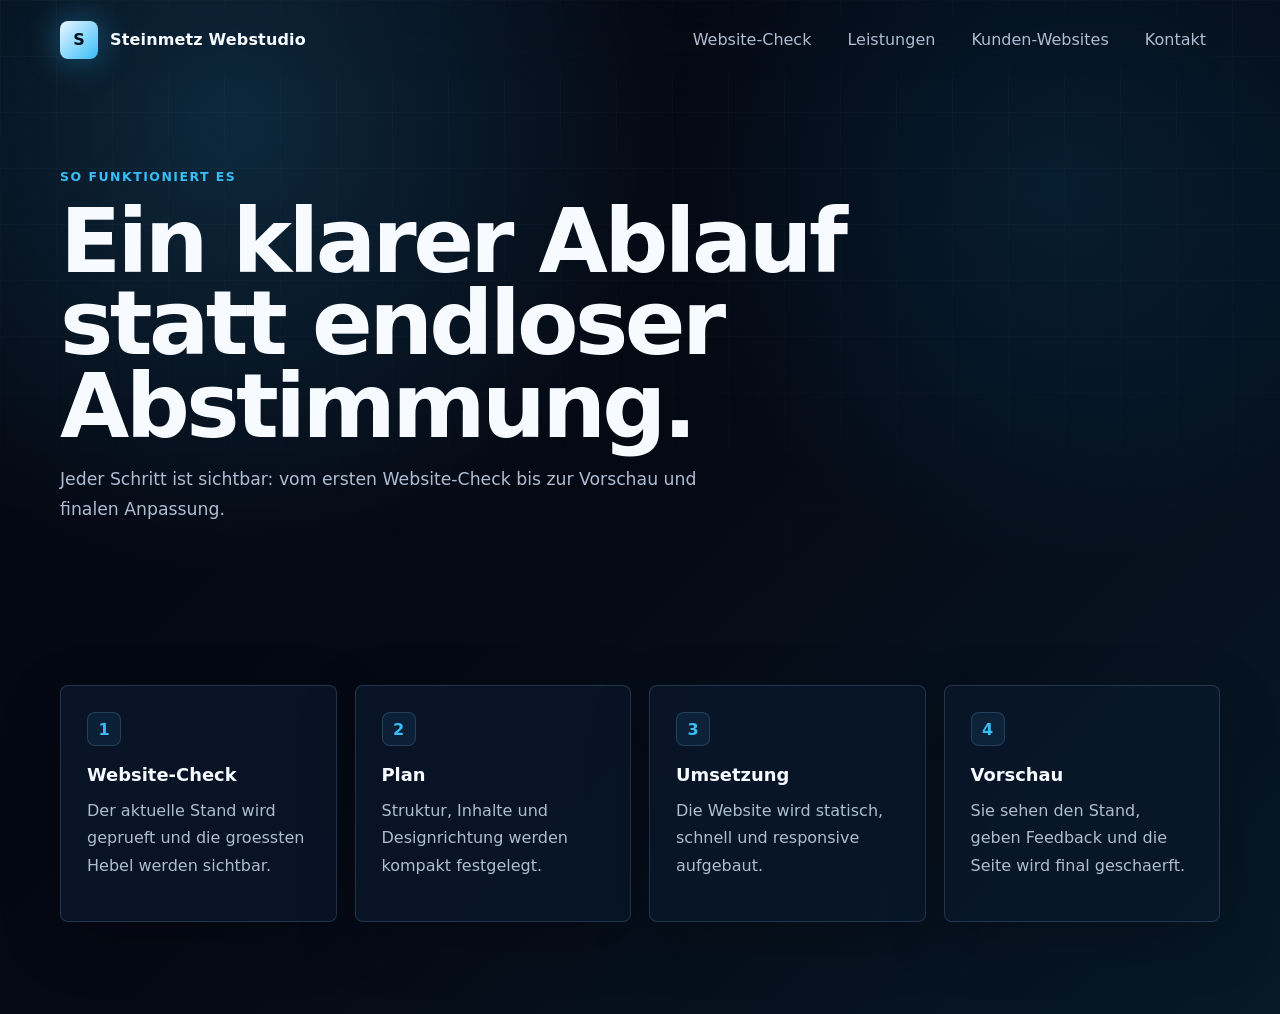
==== ablauf/index.html @ 8db13adf "Split homepage content into topic pages" ====
<!DOCTYPE html>
<html lang="de">
<head>
  <meta charset="UTF-8">
  <meta name="viewport" content="width=device-width, initial-scale=1.0">
  <meta name="description" content="Ablauf bei Steinmetz Webstudio: Website-Check, Plan, Umsetzung, Vorschau und Feinschliff.">
  <title>Ablauf | Steinmetz Webstudio</title>
  <link rel="stylesheet" href="../style.css">
</head>
<body>
  <header class="site-header">
    <a class="brand" href="../index.html" aria-label="Zur Startseite">
      <span class="brand-mark">S</span>
      <span>Steinmetz Webstudio</span>
    </a>
    <nav class="nav" aria-label="Hauptnavigation">
      <a href="../website-check/">Website-Check</a>
      <a href="../leistungen/">Leistungen</a>
      <a href="../kunden-websites/">Kunden-Websites</a>
      <a href="../index.html#kontakt">Kontakt</a>
    </nav>
  </header>

  <main>
    <section class="hero page-hero">
      <div class="hero-content">
        <p class="eyebrow">So funktioniert es</p>
        <h1>Ein klarer Ablauf statt endloser Abstimmung.</h1>
        <p class="hero-text">
          Jeder Schritt ist sichtbar: vom ersten Website-Check bis zur Vorschau und finalen Anpassung.
        </p>
      </div>
    </section>

    <section class="section">
      <div class="steps">
        <article>
          <span>1</span>
          <h3>Website-Check</h3>
          <p>Der aktuelle Stand wird geprueft und die groessten Hebel werden sichtbar.</p>
        </article>
        <article>
          <span>2</span>
          <h3>Plan</h3>
          <p>Struktur, Inhalte und Designrichtung werden kompakt festgelegt.</p>
        </article>
        <article>
          <span>3</span>
          <h3>Umsetzung</h3>
          <p>Die Website wird statisch, schnell und responsive aufgebaut.</p>
        </article>
        <article>
          <span>4</span>
          <h3>Vorschau</h3>
          <p>Sie sehen den Stand, geben Feedback und die Seite wird final geschaerft.</p>
        </article>
      </div>
    </section>
  </main>
</body>
</html>
---- style.css ----
:root {
  --bg: #050914;
  --bg-soft: #09111f;
  --panel: rgba(10, 24, 45, 0.72);
  --panel-strong: rgba(14, 35, 68, 0.86);
  --text: #f7fbff;
  --muted: #aebdd2;
  --line: rgba(143, 204, 255, 0.18);
  --blue: #38bdf8;
  --blue-strong: #0ea5e9;
  --white-blue: #eaf7ff;
  --shadow: 0 24px 80px rgba(14, 165, 233, 0.22);
}

* {
  box-sizing: border-box;
}

html {
  scroll-behavior: smooth;
}

body {
  margin: 0;
  min-height: 100vh;
  color: var(--text);
  font-family: Inter, ui-sans-serif, system-ui, -apple-system, BlinkMacSystemFont, "Segoe UI", Arial, sans-serif;
  background:
    radial-gradient(circle at 18% 12%, rgba(56, 189, 248, 0.18), transparent 28rem),
    radial-gradient(circle at 82% 18%, rgba(14, 165, 233, 0.12), transparent 24rem),
    linear-gradient(135deg, #030712 0%, var(--bg) 48%, #071827 100%);
}

body::before {
  content: "";
  position: fixed;
  inset: 0;
  pointer-events: none;
  background-image:
    linear-gradient(rgba(255, 255, 255, 0.03) 1px, transparent 1px),
    linear-gradient(90deg, rgba(255, 255, 255, 0.03) 1px, transparent 1px);
  background-size: 56px 56px;
  mask-image: linear-gradient(to bottom, rgba(0, 0, 0, 0.85), transparent 78%);
}

a {
  color: inherit;
  text-decoration: none;
}

.site-header {
  position: sticky;
  top: 0;
  z-index: 10;
  display: flex;
  align-items: center;
  justify-content: space-between;
  width: min(1160px, calc(100% - 40px));
  margin: 0 auto;
  padding: 20px 0;
  backdrop-filter: blur(18px);
}

.brand,
.nav {
  display: flex;
  align-items: center;
}

.brand {
  gap: 12px;
  font-weight: 800;
  letter-spacing: 0.01em;
}

.brand-mark {
  display: grid;
  width: 38px;
  height: 38px;
  place-items: center;
  color: #02111f;
  border-radius: 8px;
  background: linear-gradient(135deg, var(--white-blue), var(--blue));
  box-shadow: 0 0 34px rgba(56, 189, 248, 0.42);
}

.nav {
  gap: 8px;
}

.nav a {
  color: var(--muted);
  padding: 10px 14px;
  border-radius: 8px;
  transition: 180ms ease;
}

.nav a:hover {
  color: var(--text);
  background: rgba(255, 255, 255, 0.06);
}

.hero,
.section,
.split-section,
.contact {
  width: min(1160px, calc(100% - 40px));
  margin: 0 auto;
}

.hero {
  display: grid;
  grid-template-columns: minmax(0, 1.08fr) minmax(320px, 0.72fr);
  gap: 56px;
  align-items: center;
  min-height: calc(100vh - 82px);
  padding: 70px 0 96px;
}

.compact-hero {
  min-height: 72vh;
}

.page-hero {
  grid-template-columns: 1fr;
  min-height: auto;
  padding: 90px 0 52px;
}

.page-hero .hero-content {
  max-width: 880px;
}

.eyebrow {
  margin: 0 0 16px;
  color: var(--blue);
  font-size: 0.78rem;
  font-weight: 800;
  letter-spacing: 0.12em;
  text-transform: uppercase;
}

h1,
h2,
h3,
p {
  margin-top: 0;
}

h1 {
  max-width: 820px;
  margin-bottom: 18px;
  font-size: clamp(3.4rem, 7vw, 6.8rem);
  line-height: 0.92;
  letter-spacing: -0.04em;
}

h2 {
  margin-bottom: 18px;
  font-size: clamp(2rem, 4vw, 3.5rem);
  line-height: 1.04;
  letter-spacing: -0.035em;
}

h3 {
  margin-bottom: 12px;
  font-size: 1.12rem;
}

.hero-subtitle {
  max-width: 720px;
  margin-bottom: 18px;
  color: var(--white-blue);
  font-size: clamp(1.3rem, 2vw, 1.8rem);
  font-weight: 700;
}

.hero-text,
.section-heading p,
.glass-box p,
.contact p,
article p {
  color: var(--muted);
  line-height: 1.7;
}

.hero-text {
  max-width: 680px;
  font-size: 1.08rem;
}

.hero-actions {
  display: flex;
  flex-wrap: wrap;
  gap: 14px;
  margin-top: 34px;
}

.trust-row {
  display: flex;
  flex-wrap: wrap;
  gap: 10px;
  margin-top: 24px;
}

.trust-row span {
  padding: 10px 12px;
  color: var(--white-blue);
  font-size: 0.9rem;
  border: 1px solid var(--line);
  border-radius: 8px;
  background: rgba(255, 255, 255, 0.045);
}

.button {
  display: inline-flex;
  align-items: center;
  justify-content: center;
  min-height: 48px;
  padding: 0 22px;
  color: #03111e;
  font-weight: 800;
  border: 1px solid rgba(255, 255, 255, 0.18);
  border-radius: 8px;
  background: linear-gradient(135deg, #f8fdff, var(--blue));
  box-shadow: 0 16px 42px rgba(56, 189, 248, 0.28);
  transition: transform 180ms ease, box-shadow 180ms ease;
}

.button:hover {
  transform: translateY(-2px);
  box-shadow: 0 22px 54px rgba(56, 189, 248, 0.34);
}

.button.secondary {
  color: var(--text);
  background: rgba(255, 255, 255, 0.05);
  box-shadow: none;
}

.hero-panel {
  position: relative;
  overflow: hidden;
  padding: 18px;
  border: 1px solid var(--line);
  border-radius: 8px;
  background: linear-gradient(180deg, var(--panel-strong), rgba(4, 10, 23, 0.78));
  box-shadow: var(--shadow);
}

.hero-panel::before {
  content: "";
  position: absolute;
  inset: -1px;
  pointer-events: none;
  background: linear-gradient(135deg, rgba(56, 189, 248, 0.28), transparent 42%);
}

.panel-top,
.score-card,
.signal-list {
  position: relative;
}

.panel-top {
  display: flex;
  gap: 7px;
  margin-bottom: 18px;
}

.panel-top span {
  width: 10px;
  height: 10px;
  border-radius: 999px;
  background: rgba(255, 255, 255, 0.35);
}

.score-card {
  padding: 28px;
  border: 1px solid var(--line);
  border-radius: 8px;
  background: rgba(255, 255, 255, 0.045);
}

.score-card p,
.score-card span {
  color: var(--muted);
}

.score-card strong {
  display: block;
  margin: 8px 0;
  color: var(--text);
  font-size: 5rem;
  letter-spacing: -0.07em;
}

.signal-list {
  display: grid;
  gap: 10px;
  margin-top: 14px;
}

.signal-list span {
  padding: 14px 16px;
  color: var(--white-blue);
  border: 1px solid var(--line);
  border-radius: 8px;
  background: rgba(56, 189, 248, 0.07);
}

.section,
.split-section {
  padding: 92px 0;
}

.section-heading {
  max-width: 760px;
  margin-bottom: 34px;
}

.feature-grid,
.services,
.steps,
.comparison-grid,
.topic-grid {
  display: grid;
  gap: 18px;
}

.feature-grid {
  grid-template-columns: repeat(3, 1fr);
}

.services {
  grid-template-columns: repeat(4, 1fr);
}

.steps {
  grid-template-columns: repeat(4, 1fr);
  counter-reset: step;
}

.comparison-grid {
  grid-template-columns: repeat(2, 1fr);
}

.topic-grid {
  grid-template-columns: repeat(4, 1fr);
}

article,
.glass-box,
.contact {
  border: 1px solid var(--line);
  border-radius: 8px;
  background: var(--panel);
  box-shadow: 0 18px 60px rgba(0, 0, 0, 0.22);
}

article {
  padding: 26px;
}

.topic-card {
  display: flex;
  min-height: 310px;
  flex-direction: column;
  align-items: flex-start;
}

.topic-card .button {
  width: 100%;
  margin-top: auto;
}

article span {
  display: inline-flex;
  align-items: center;
  justify-content: center;
  min-width: 34px;
  height: 34px;
  margin-bottom: 18px;
  color: var(--blue);
  font-weight: 800;
  border: 1px solid var(--line);
  border-radius: 8px;
  background: rgba(56, 189, 248, 0.08);
}

.split-section {
  display: grid;
  grid-template-columns: 0.9fr 1.1fr;
  gap: 38px;
  align-items: center;
}

.glass-box {
  padding: 34px;
}

.glass-box p {
  margin-bottom: 0;
  font-size: 1.05rem;
}

.check-list {
  display: grid;
  gap: 12px;
  margin: 24px 0 0;
  padding: 0;
  list-style: none;
}

.check-list li {
  position: relative;
  padding-left: 30px;
  color: var(--white-blue);
  line-height: 1.6;
}

.check-list li::before {
  content: "";
  position: absolute;
  top: 0.62em;
  left: 0;
  width: 14px;
  height: 14px;
  border-radius: 4px;
  background: linear-gradient(135deg, var(--white-blue), var(--blue));
  box-shadow: 0 0 22px rgba(56, 189, 248, 0.34);
}

.audience-grid {
  display: grid;
  grid-template-columns: 1.1fr 0.95fr 0.95fr;
  gap: 18px;
}

.showcase-section {
  align-items: stretch;
}

.before-after-card {
  display: grid;
  gap: 18px;
  padding: 26px;
  border: 1px solid var(--line);
  border-radius: 8px;
  background:
    linear-gradient(135deg, rgba(56, 189, 248, 0.11), transparent 48%),
    var(--panel);
  box-shadow: var(--shadow);
}

.comparison-labels,
.comparison-preview {
  display: grid;
  grid-template-columns: 1fr 1fr;
  gap: 14px;
}

.comparison-labels span {
  color: var(--muted);
  font-size: 0.82rem;
  font-weight: 800;
  letter-spacing: 0.08em;
  text-transform: uppercase;
}

.comparison-preview > div {
  min-height: 220px;
  padding: 18px;
  border: 1px solid var(--line);
  border-radius: 8px;
}

.old-preview {
  display: grid;
  align-content: start;
  gap: 12px;
  background: rgba(255, 255, 255, 0.035);
}

.old-preview span,
.new-preview span {
  display: block;
  height: 16px;
  border-radius: 999px;
}

.old-preview span {
  background: rgba(174, 189, 210, 0.28);
}

.old-preview span:nth-child(1) {
  width: 70%;
}

.old-preview span:nth-child(2) {
  width: 92%;
}

.old-preview span:nth-child(3) {
  width: 58%;
}

.new-preview {
  display: grid;
  align-content: end;
  gap: 14px;
  background:
    radial-gradient(circle at 50% 12%, rgba(56, 189, 248, 0.34), transparent 7rem),
    rgba(56, 189, 248, 0.08);
}

.new-preview strong {
  font-size: 2rem;
  letter-spacing: -0.05em;
}

.new-preview span {
  background: linear-gradient(90deg, var(--white-blue), var(--blue));
}

.new-preview span:nth-child(2) {
  width: 88%;
}

.new-preview span:nth-child(3) {
  width: 64%;
}

.before-after-card p {
  margin-bottom: 0;
  color: var(--muted);
  line-height: 1.7;
}

.customer-hero h1 {
  font-size: clamp(3rem, 6vw, 5.8rem);
}

.contact {
  margin-bottom: 80px;
  padding: 56px;
  text-align: center;
  background:
    radial-gradient(circle at 50% 0%, rgba(56, 189, 248, 0.22), transparent 24rem),
    var(--panel-strong);
}

.contact p {
  max-width: 680px;
  margin: 0 auto 28px;
}

@media (max-width: 900px) {
  .site-header {
    align-items: flex-start;
    gap: 18px;
    flex-direction: column;
  }

  .nav {
    width: 100%;
    overflow-x: auto;
  }

  .hero {
    grid-template-columns: 1fr;
    min-height: auto;
    padding-top: 54px;
  }

  .feature-grid,
  .audience-grid,
  .services,
  .steps,
  .comparison-grid,
  .topic-grid,
  .split-section {
    grid-template-columns: 1fr;
  }

  .section,
  .split-section {
    padding: 64px 0;
  }
}

@media (max-width: 560px) {
  .site-header,
  .hero,
  .section,
  .split-section,
  .contact {
    width: min(100% - 28px, 1160px);
  }

  h1 {
    font-size: 3rem;
  }

  .hero-actions,
  .button {
    width: 100%;
  }

  .hero-panel,
  article,
  .glass-box,
  .contact {
    padding: 20px;
  }

  .score-card strong {
    font-size: 4rem;
  }

  .comparison-labels,
  .comparison-preview {
    grid-template-columns: 1fr;
  }
}
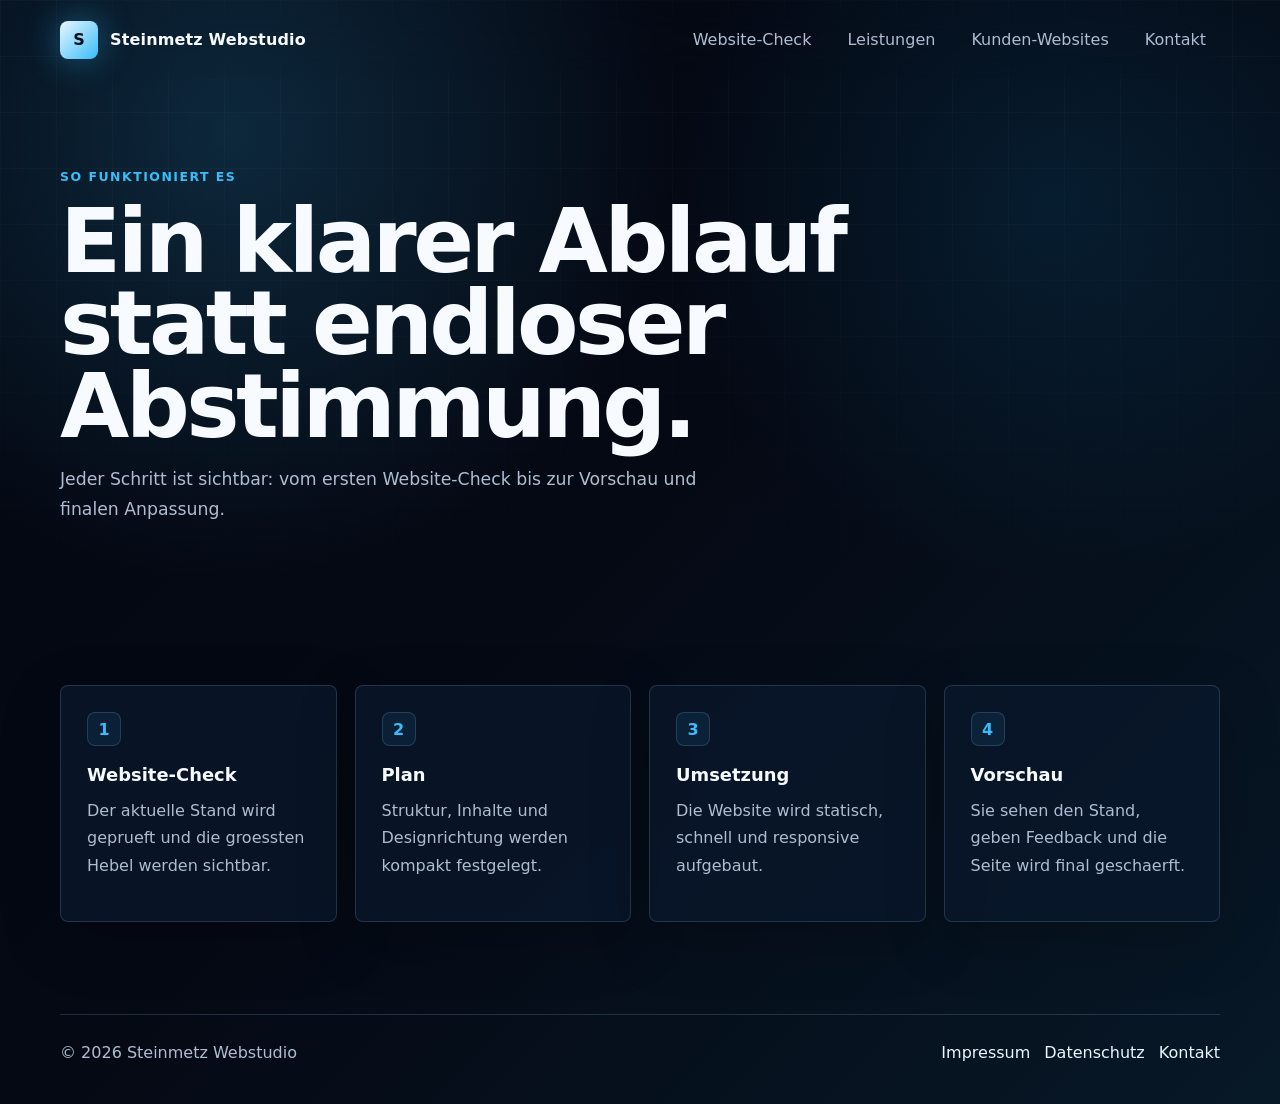
==== commit 46b124bb: "Add legal pages and footer links" ====
--- a/ablauf/index.html
+++ b/ablauf/index.html
@@ -57,5 +57,13 @@
       </div>
     </section>
   </main>
+  <footer class="site-footer">
+    <span>© 2026 Steinmetz Webstudio</span>
+    <nav aria-label="Rechtliches">
+      <a href="../impressum/">Impressum</a>
+      <a href="../datenschutz/">Datenschutz</a>
+      <a href="mailto:info@steinmetz-webstudio.de">Kontakt</a>
+    </nav>
+  </footer>
 </body>
 </html>
--- a/style.css
+++ b/style.css
@@ -555,6 +555,66 @@
   margin: 0 auto 28px;
 }
 
+.legal-hero {
+  padding-bottom: 22px;
+}
+
+.legal-section {
+  padding-top: 34px;
+}
+
+.legal-card {
+  max-width: 880px;
+  padding: 34px;
+  border: 1px solid var(--line);
+  border-radius: 8px;
+  background: var(--panel);
+  box-shadow: 0 18px 60px rgba(0, 0, 0, 0.22);
+}
+
+.legal-card h2 {
+  margin: 28px 0 12px;
+  font-size: 1.35rem;
+  letter-spacing: -0.02em;
+}
+
+.legal-card h2:first-child {
+  margin-top: 0;
+}
+
+.legal-card p {
+  color: var(--muted);
+  line-height: 1.75;
+}
+
+.legal-card a {
+  color: var(--white-blue);
+  text-decoration: underline;
+  text-decoration-color: rgba(56, 189, 248, 0.55);
+  text-underline-offset: 4px;
+}
+
+.site-footer {
+  display: flex;
+  align-items: center;
+  justify-content: space-between;
+  width: min(1160px, calc(100% - 40px));
+  margin: 0 auto;
+  padding: 28px 0 42px;
+  color: var(--muted);
+  border-top: 1px solid var(--line);
+}
+
+.site-footer nav {
+  display: flex;
+  flex-wrap: wrap;
+  gap: 14px;
+}
+
+.site-footer a {
+  color: var(--white-blue);
+}
+
 @media (max-width: 900px) {
   .site-header {
     align-items: flex-start;
@@ -594,8 +654,15 @@
   .hero,
   .section,
   .split-section,
-  .contact {
+  .contact,
+  .site-footer {
     width: min(100% - 28px, 1160px);
+  }
+
+  .site-footer {
+    align-items: flex-start;
+    flex-direction: column;
+    gap: 14px;
   }
 
   h1 {
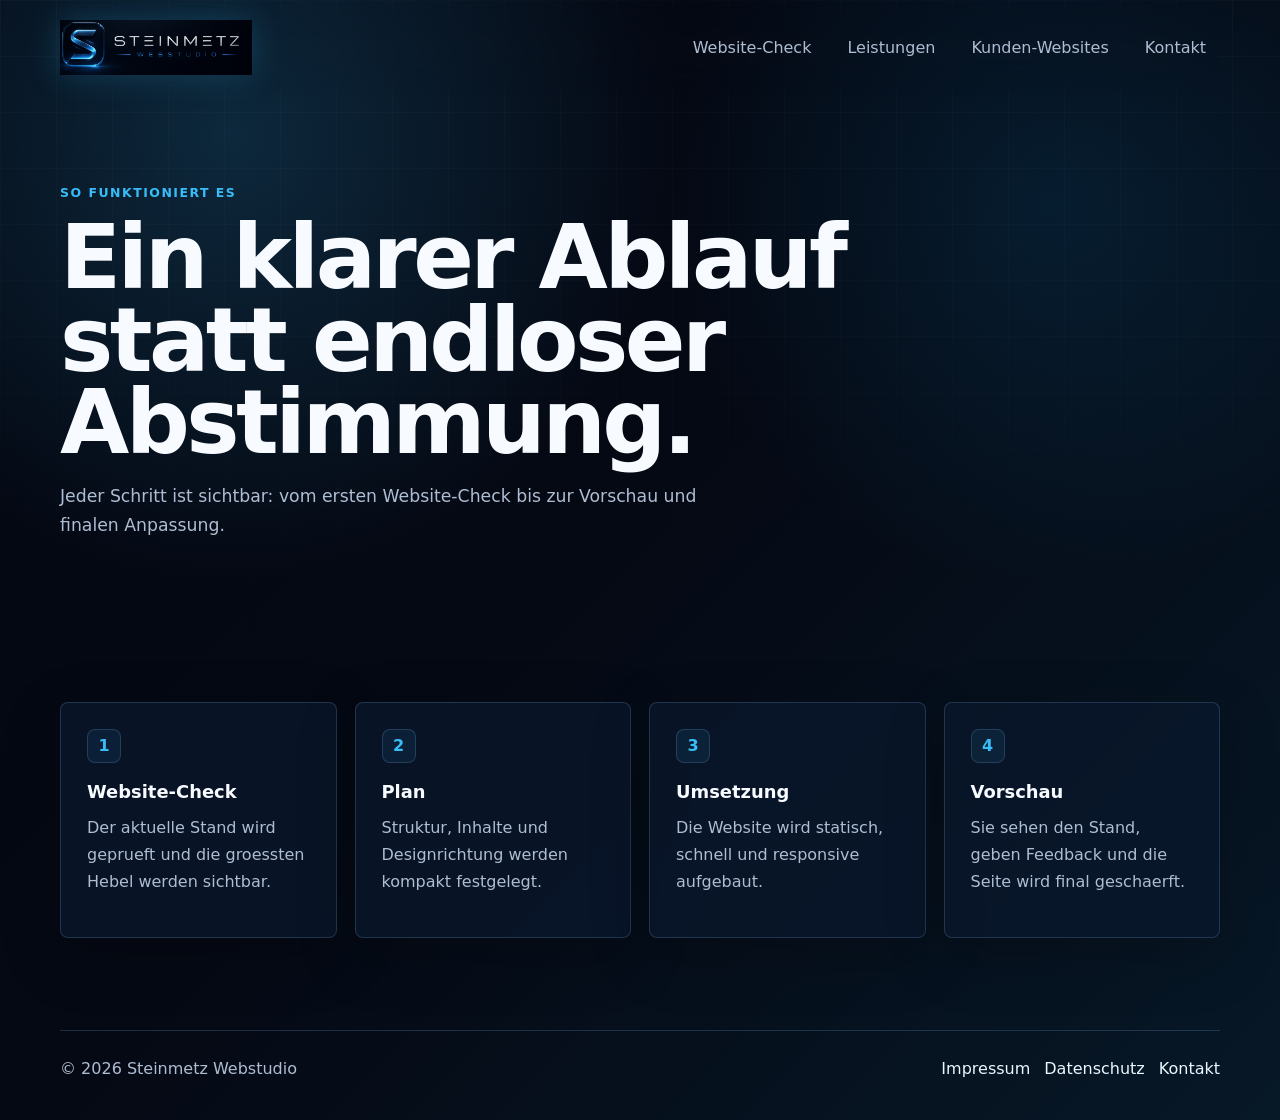
==== commit e4ddf734: "Refresh branding and homepage styling" ====
--- a/ablauf/index.html
+++ b/ablauf/index.html
@@ -10,8 +10,7 @@
 <body>
   <header class="site-header">
     <a class="brand" href="../index.html" aria-label="Zur Startseite">
-      <span class="brand-mark">S</span>
-      <span>Steinmetz Webstudio</span>
+      <img class="brand-logo" src="../assets/steinmetz-webstudio-logo-header.png" alt="Steinmetz Webstudio">
     </a>
     <nav class="nav" aria-label="Hauptnavigation">
       <a href="../website-check/">Website-Check</a>
--- a/style.css
+++ b/style.css
@@ -73,15 +73,11 @@
   letter-spacing: 0.01em;
 }
 
-.brand-mark {
-  display: grid;
-  width: 38px;
-  height: 38px;
-  place-items: center;
-  color: #02111f;
-  border-radius: 8px;
-  background: linear-gradient(135deg, var(--white-blue), var(--blue));
-  box-shadow: 0 0 34px rgba(56, 189, 248, 0.42);
+.brand-logo {
+  display: block;
+  width: clamp(150px, 15vw, 230px);
+  height: auto;
+  filter: drop-shadow(0 0 16px rgba(56, 189, 248, 0.2));
 }
 
 .nav {
@@ -119,6 +115,38 @@
 
 .compact-hero {
   min-height: 72vh;
+}
+
+.image-hero {
+  position: relative;
+  isolation: isolate;
+  grid-template-columns: minmax(0, 0.78fr);
+  min-height: calc(100vh - 82px);
+  overflow: hidden;
+  width: 100%;
+  max-width: none;
+  padding: 88px clamp(22px, 6vw, 96px);
+  border: 0;
+  border-radius: 0;
+  background:
+    linear-gradient(90deg, rgba(3, 7, 18, 0.96) 0%, rgba(3, 7, 18, 0.82) 34%, rgba(3, 7, 18, 0.28) 68%, rgba(3, 7, 18, 0.12) 100%),
+    url("assets/hero-webstudio-ai.png") center right / cover no-repeat;
+  box-shadow: 0 30px 90px rgba(14, 165, 233, 0.2);
+}
+
+.image-hero::before {
+  content: "";
+  position: absolute;
+  inset: 0;
+  z-index: -1;
+  pointer-events: none;
+  background:
+    radial-gradient(circle at 18% 38%, rgba(56, 189, 248, 0.18), transparent 20rem),
+    linear-gradient(180deg, rgba(3, 7, 18, 0.08), rgba(3, 7, 18, 0.72));
+}
+
+.image-hero .hero-content {
+  max-width: 700px;
 }
 
 .page-hero {
@@ -314,6 +342,23 @@
   padding: 92px 0;
 }
 
+.image-hero + .section {
+  position: relative;
+}
+
+.image-hero + .section::before {
+  content: "";
+  position: absolute;
+  inset: 0 50% auto 50%;
+  z-index: -1;
+  width: 100vw;
+  height: 100%;
+  margin-left: -50vw;
+  background:
+    radial-gradient(circle at 18% 18%, rgba(56, 189, 248, 0.14), transparent 24rem),
+    linear-gradient(180deg, rgba(3, 7, 18, 0.24), transparent 70%);
+}
+
 .section-heading {
   max-width: 760px;
   margin-bottom: 34px;
@@ -349,6 +394,10 @@
   grid-template-columns: repeat(4, 1fr);
 }
 
+.project-link-grid {
+  grid-template-columns: repeat(2, 1fr);
+}
+
 article,
 .glass-box,
 .contact {
@@ -367,6 +416,17 @@
   min-height: 310px;
   flex-direction: column;
   align-items: flex-start;
+  background:
+    linear-gradient(145deg, rgba(56, 189, 248, 0.1), transparent 42%),
+    rgba(6, 18, 36, 0.76);
+  backdrop-filter: blur(16px);
+  transition: border-color 180ms ease, box-shadow 180ms ease, transform 180ms ease;
+}
+
+.topic-card:hover {
+  transform: translateY(-4px);
+  border-color: rgba(143, 204, 255, 0.36);
+  box-shadow: 0 26px 76px rgba(14, 165, 233, 0.16);
 }
 
 .topic-card .button {
@@ -541,12 +601,60 @@
   font-size: clamp(3rem, 6vw, 5.8rem);
 }
 
+.project-meta {
+  display: flex;
+  flex-wrap: wrap;
+  gap: 10px;
+  margin-top: 24px;
+}
+
+.project-meta span {
+  padding: 10px 12px;
+  color: var(--white-blue);
+  font-size: 0.9rem;
+  font-weight: 700;
+  border: 1px solid var(--line);
+  border-radius: 8px;
+  background: rgba(56, 189, 248, 0.08);
+}
+
+.mini-list {
+  display: grid;
+  gap: 10px;
+  margin: 20px 0 0;
+  padding: 0;
+  list-style: none;
+}
+
+.mini-list li {
+  color: var(--white-blue);
+  line-height: 1.5;
+}
+
+.mini-list li::before {
+  content: "+";
+  display: inline-grid;
+  width: 22px;
+  height: 22px;
+  margin-right: 9px;
+  place-items: center;
+  color: #02111f;
+  font-weight: 900;
+  border-radius: 6px;
+  background: linear-gradient(135deg, var(--white-blue), var(--blue));
+}
+
+.decision-steps article {
+  min-height: 220px;
+}
+
 .contact {
   margin-bottom: 80px;
   padding: 56px;
   text-align: center;
   background:
-    radial-gradient(circle at 50% 0%, rgba(56, 189, 248, 0.22), transparent 24rem),
+    linear-gradient(135deg, rgba(56, 189, 248, 0.12), transparent 45%),
+    radial-gradient(circle at 50% 0%, rgba(56, 189, 248, 0.26), transparent 24rem),
     var(--panel-strong);
 }
 
@@ -633,11 +741,20 @@
     padding-top: 54px;
   }
 
+  .image-hero {
+    min-height: 680px;
+    padding: 64px 20px;
+    background:
+      linear-gradient(180deg, rgba(3, 7, 18, 0.96) 0%, rgba(3, 7, 18, 0.72) 54%, rgba(3, 7, 18, 0.42) 100%),
+      url("assets/hero-webstudio-ai.png") center / cover no-repeat;
+  }
+
   .feature-grid,
   .audience-grid,
   .services,
   .steps,
   .comparison-grid,
+  .project-link-grid,
   .topic-grid,
   .split-section {
     grid-template-columns: 1fr;
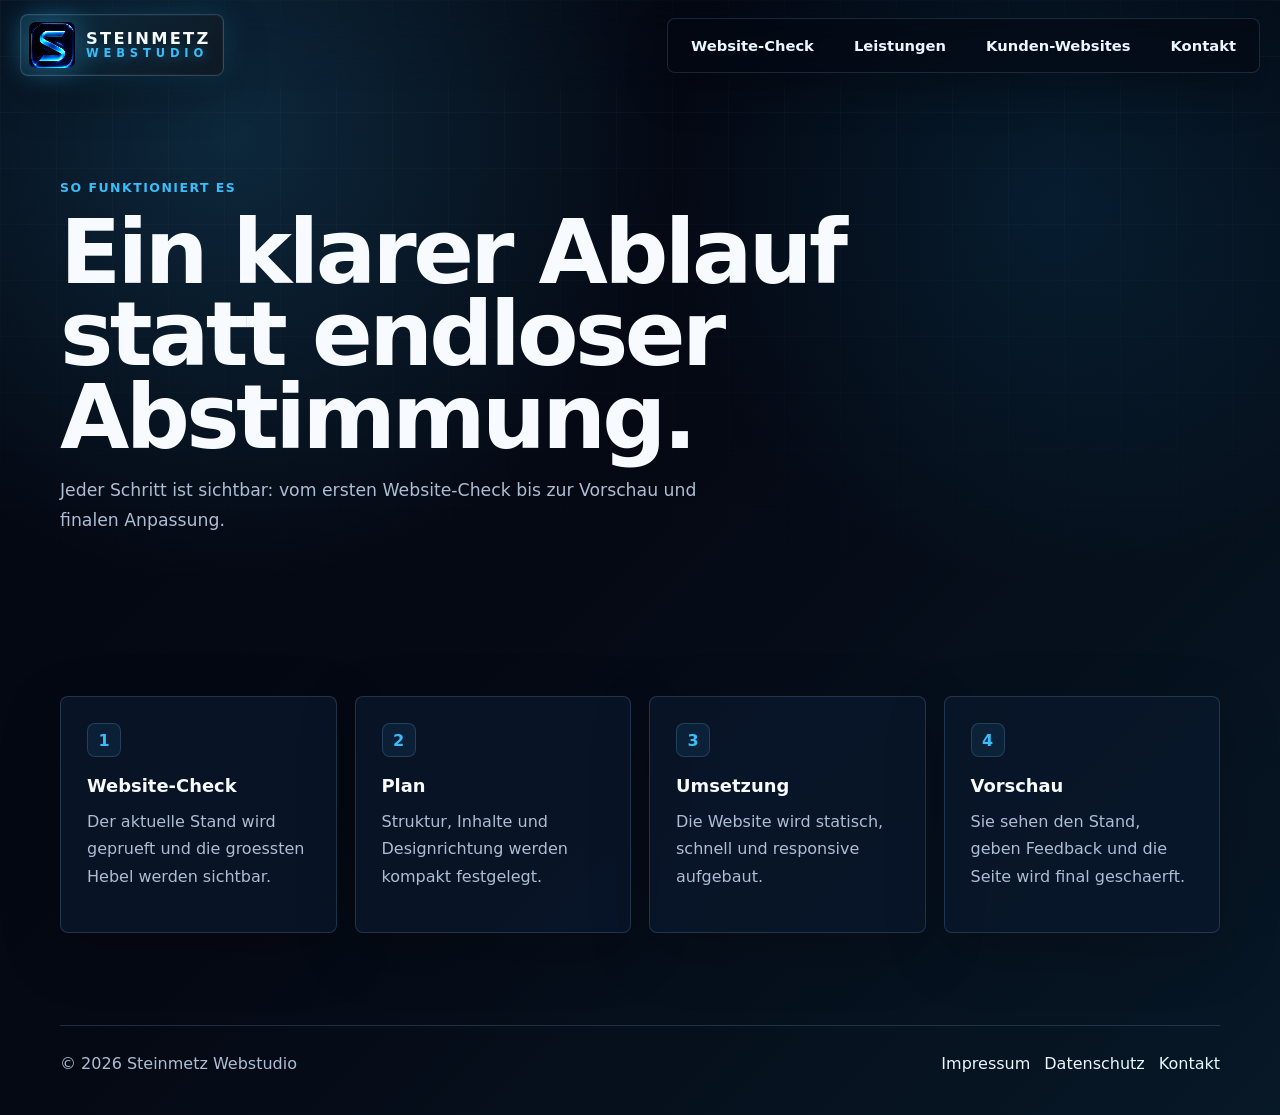
==== commit f988b6a4: "Improve header logo readability" ====
--- a/ablauf/index.html
+++ b/ablauf/index.html
@@ -10,7 +10,11 @@
 <body>
   <header class="site-header">
     <a class="brand" href="../index.html" aria-label="Zur Startseite">
-      <img class="brand-logo" src="../assets/steinmetz-webstudio-logo-header.png" alt="Steinmetz Webstudio">
+      <img class="brand-icon" src="../assets/steinmetz-icon.png" alt="">
+      <span class="brand-copy">
+        <span>Steinmetz</span>
+        <small>Webstudio</small>
+      </span>
     </a>
     <nav class="nav" aria-label="Hauptnavigation">
       <a href="../website-check/">Website-Check</a>
--- a/style.css
+++ b/style.css
@@ -55,10 +55,10 @@
   display: flex;
   align-items: center;
   justify-content: space-between;
-  width: min(1160px, calc(100% - 40px));
+  width: min(1280px, calc(100% - 40px));
   margin: 0 auto;
-  padding: 20px 0;
-  backdrop-filter: blur(18px);
+  padding: 14px 0;
+  backdrop-filter: blur(20px);
 }
 
 .brand,
@@ -68,32 +68,82 @@
 }
 
 .brand {
-  gap: 12px;
+  gap: 11px;
   font-weight: 800;
-  letter-spacing: 0.01em;
-}
-
-.brand-logo {
+  padding: 7px 12px 7px 8px;
+  border: 1px solid rgba(143, 204, 255, 0.24);
+  border-radius: 8px;
+  background:
+    linear-gradient(135deg, rgba(56, 189, 248, 0.18), rgba(255, 255, 255, 0.045)),
+    rgba(2, 8, 18, 0.76);
+  box-shadow:
+    0 0 0 1px rgba(255, 255, 255, 0.035) inset,
+    0 18px 45px rgba(0, 0, 0, 0.28),
+    0 0 30px rgba(56, 189, 248, 0.18);
+}
+
+.brand-icon {
   display: block;
-  width: clamp(150px, 15vw, 230px);
-  height: auto;
-  filter: drop-shadow(0 0 16px rgba(56, 189, 248, 0.2));
+  width: 46px;
+  height: 46px;
+  object-fit: cover;
+  border-radius: 7px;
+  filter:
+    brightness(1.45)
+    contrast(1.18)
+    saturate(1.32)
+    drop-shadow(0 0 14px rgba(56, 189, 248, 0.42));
+}
+
+.brand-copy {
+  display: grid;
+  gap: 1px;
+  line-height: 1;
+}
+
+.brand-copy span {
+  color: var(--text);
+  font-size: clamp(1.02rem, 1.25vw, 1.22rem);
+  font-weight: 900;
+  letter-spacing: 0.14em;
+  text-transform: uppercase;
+}
+
+.brand-copy small {
+  color: var(--blue);
+  font-size: clamp(0.72rem, 0.9vw, 0.84rem);
+  font-weight: 800;
+  letter-spacing: 0.42em;
+  text-transform: uppercase;
+  text-shadow: 0 0 14px rgba(56, 189, 248, 0.48);
 }
 
 .nav {
   gap: 8px;
+  padding: 7px;
+  border: 1px solid rgba(143, 204, 255, 0.16);
+  border-radius: 8px;
+  background: rgba(2, 8, 18, 0.58);
+  box-shadow: 0 18px 44px rgba(0, 0, 0, 0.24);
+  backdrop-filter: blur(18px);
 }
 
 .nav a {
-  color: var(--muted);
-  padding: 10px 14px;
-  border-radius: 8px;
+  color: var(--white-blue);
+  padding: 10px 15px;
+  border: 1px solid transparent;
+  border-radius: 8px;
+  font-size: 0.92rem;
+  font-weight: 700;
   transition: 180ms ease;
 }
 
 .nav a:hover {
   color: var(--text);
-  background: rgba(255, 255, 255, 0.06);
+  border-color: rgba(143, 204, 255, 0.34);
+  background:
+    linear-gradient(135deg, rgba(56, 189, 248, 0.2), rgba(255, 255, 255, 0.055));
+  box-shadow: 0 0 24px rgba(56, 189, 248, 0.16);
 }
 
 .hero,
@@ -730,6 +780,19 @@
     flex-direction: column;
   }
 
+  .brand {
+    max-width: 100%;
+  }
+
+  .brand-copy span {
+    font-size: 1rem;
+  }
+
+  .brand-copy small {
+    font-size: 0.68rem;
+    letter-spacing: 0.32em;
+  }
+
   .nav {
     width: 100%;
     overflow-x: auto;
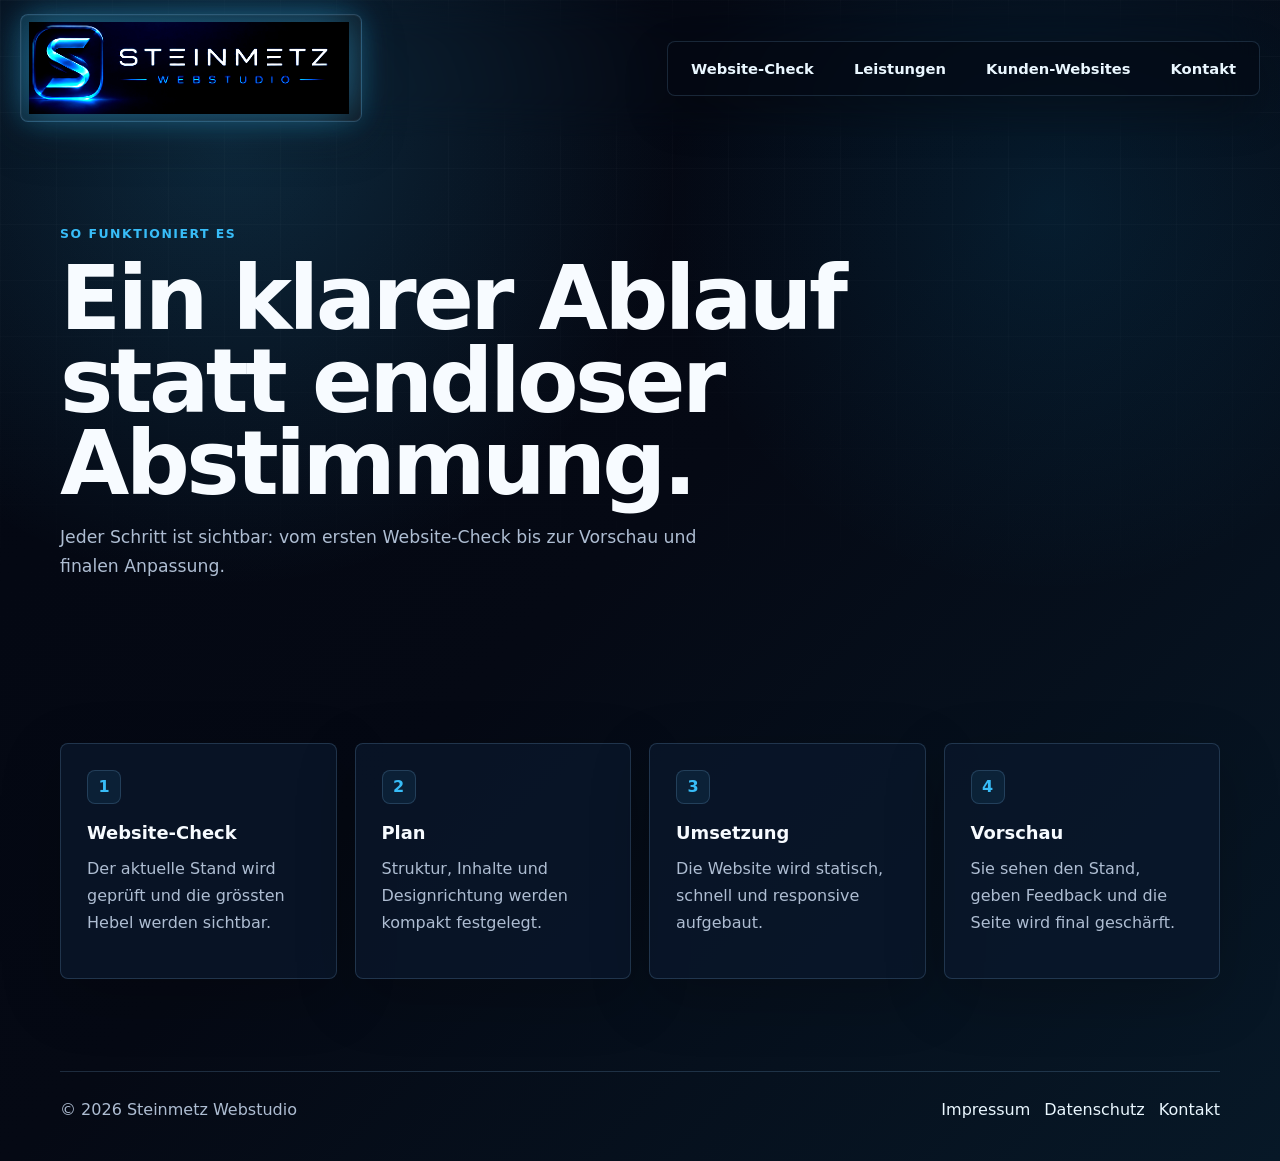
==== commit 86a26589: "Restore logo wordmark and German text" ====
--- a/ablauf/index.html
+++ b/ablauf/index.html
@@ -10,11 +10,7 @@
 <body>
   <header class="site-header">
     <a class="brand" href="../index.html" aria-label="Zur Startseite">
-      <img class="brand-icon" src="../assets/steinmetz-icon.png" alt="">
-      <span class="brand-copy">
-        <span>Steinmetz</span>
-        <small>Webstudio</small>
-      </span>
+      <img class="brand-logo" src="../assets/steinmetz-webstudio-logo-header.png" alt="Steinmetz Webstudio">
     </a>
     <nav class="nav" aria-label="Hauptnavigation">
       <a href="../website-check/">Website-Check</a>
@@ -40,7 +36,7 @@
         <article>
           <span>1</span>
           <h3>Website-Check</h3>
-          <p>Der aktuelle Stand wird geprueft und die groessten Hebel werden sichtbar.</p>
+          <p>Der aktuelle Stand wird geprüft und die grössten Hebel werden sichtbar.</p>
         </article>
         <article>
           <span>2</span>
@@ -55,13 +51,13 @@
         <article>
           <span>4</span>
           <h3>Vorschau</h3>
-          <p>Sie sehen den Stand, geben Feedback und die Seite wird final geschaerft.</p>
+          <p>Sie sehen den Stand, geben Feedback und die Seite wird final geschärft.</p>
         </article>
       </div>
     </section>
   </main>
   <footer class="site-footer">
-    <span>© 2026 Steinmetz Webstudio</span>
+    <span>&copy; 2026 Steinmetz Webstudio</span>
     <nav aria-label="Rechtliches">
       <a href="../impressum/">Impressum</a>
       <a href="../datenschutz/">Datenschutz</a>
--- a/style.css
+++ b/style.css
@@ -82,40 +82,15 @@
     0 0 30px rgba(56, 189, 248, 0.18);
 }
 
-.brand-icon {
+.brand-logo {
   display: block;
-  width: 46px;
-  height: 46px;
-  object-fit: cover;
-  border-radius: 7px;
+  width: clamp(300px, 25vw, 440px);
+  height: auto;
   filter:
-    brightness(1.45)
-    contrast(1.18)
+    brightness(1.8)
+    contrast(1.28)
     saturate(1.32)
-    drop-shadow(0 0 14px rgba(56, 189, 248, 0.42));
-}
-
-.brand-copy {
-  display: grid;
-  gap: 1px;
-  line-height: 1;
-}
-
-.brand-copy span {
-  color: var(--text);
-  font-size: clamp(1.02rem, 1.25vw, 1.22rem);
-  font-weight: 900;
-  letter-spacing: 0.14em;
-  text-transform: uppercase;
-}
-
-.brand-copy small {
-  color: var(--blue);
-  font-size: clamp(0.72rem, 0.9vw, 0.84rem);
-  font-weight: 800;
-  letter-spacing: 0.42em;
-  text-transform: uppercase;
-  text-shadow: 0 0 14px rgba(56, 189, 248, 0.48);
+    drop-shadow(0 0 20px rgba(56, 189, 248, 0.48));
 }
 
 .nav {
@@ -780,17 +755,8 @@
     flex-direction: column;
   }
 
-  .brand {
-    max-width: 100%;
-  }
-
-  .brand-copy span {
-    font-size: 1rem;
-  }
-
-  .brand-copy small {
-    font-size: 0.68rem;
-    letter-spacing: 0.32em;
+  .brand-logo {
+    width: min(360px, 78vw);
   }
 
   .nav {
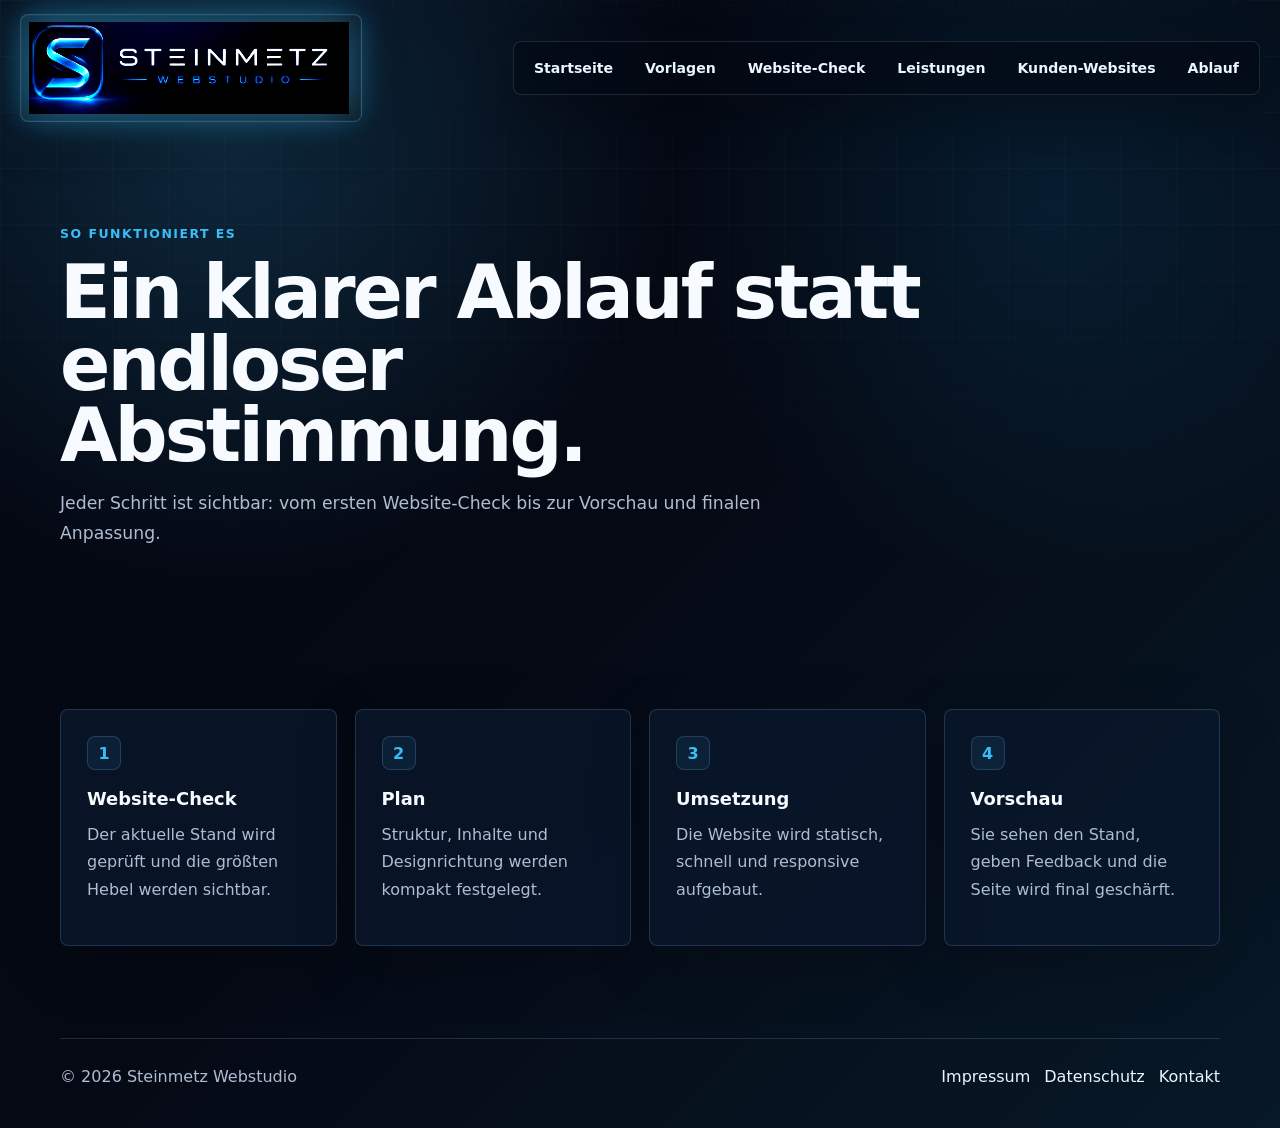
==== commit cba44a60: "Fix German umlauts on site pages" ====
--- a/ablauf/index.html
+++ b/ablauf/index.html
@@ -13,10 +13,12 @@
       <img class="brand-logo" src="../assets/steinmetz-webstudio-logo-header.png" alt="Steinmetz Webstudio">
     </a>
     <nav class="nav" aria-label="Hauptnavigation">
+      <a href="../index.html">Startseite</a>
+      <a href="../vorlagen/">Vorlagen</a>
       <a href="../website-check/">Website-Check</a>
       <a href="../leistungen/">Leistungen</a>
       <a href="../kunden-websites/">Kunden-Websites</a>
-      <a href="../index.html#kontakt">Kontakt</a>
+      <a href="../ablauf/">Ablauf</a>
     </nav>
   </header>
 
@@ -36,7 +38,7 @@
         <article>
           <span>1</span>
           <h3>Website-Check</h3>
-          <p>Der aktuelle Stand wird geprüft und die grössten Hebel werden sichtbar.</p>
+          <p>Der aktuelle Stand wird geprüft und die größten Hebel werden sichtbar.</p>
         </article>
         <article>
           <span>2</span>
--- a/style.css
+++ b/style.css
@@ -17,12 +17,14 @@
 }
 
 html {
+  overflow-x: hidden;
   scroll-behavior: smooth;
 }
 
 body {
   margin: 0;
   min-height: 100vh;
+  overflow-x: hidden;
   color: var(--text);
   font-family: Inter, ui-sans-serif, system-ui, -apple-system, BlinkMacSystemFont, "Segoe UI", Arial, sans-serif;
   background:
@@ -94,7 +96,8 @@
 }
 
 .nav {
-  gap: 8px;
+  gap: 6px;
+  max-width: 100%;
   padding: 7px;
   border: 1px solid rgba(143, 204, 255, 0.16);
   border-radius: 8px;
@@ -105,10 +108,10 @@
 
 .nav a {
   color: var(--white-blue);
-  padding: 10px 15px;
+  padding: 10px 12px;
   border: 1px solid transparent;
   border-radius: 8px;
-  font-size: 0.92rem;
+  font-size: 0.88rem;
   font-weight: 700;
   transition: 180ms ease;
 }
@@ -171,7 +174,7 @@
 }
 
 .image-hero .hero-content {
-  max-width: 700px;
+  max-width: 860px;
 }
 
 .page-hero {
@@ -201,10 +204,10 @@
 }
 
 h1 {
-  max-width: 820px;
+  max-width: 920px;
   margin-bottom: 18px;
-  font-size: clamp(3.4rem, 7vw, 6.8rem);
-  line-height: 0.92;
+  font-size: clamp(3rem, 5.8vw, 6rem);
+  line-height: 0.96;
   letter-spacing: -0.04em;
 }
 
@@ -221,11 +224,12 @@
 }
 
 .hero-subtitle {
-  max-width: 720px;
+  max-width: 840px;
   margin-bottom: 18px;
   color: var(--white-blue);
-  font-size: clamp(1.3rem, 2vw, 1.8rem);
+  font-size: clamp(1.15rem, 1.65vw, 1.55rem);
   font-weight: 700;
+  line-height: 1.42;
 }
 
 .hero-text,
@@ -238,7 +242,7 @@
 }
 
 .hero-text {
-  max-width: 680px;
+  max-width: 720px;
   font-size: 1.08rem;
 }
 
@@ -265,10 +269,74 @@
   background: rgba(255, 255, 255, 0.045);
 }
 
+.trust-strip {
+  display: grid;
+  grid-template-columns: repeat(4, 1fr);
+  gap: 14px;
+  width: min(1160px, calc(100% - 40px));
+  margin: -46px auto 0;
+  position: relative;
+  z-index: 2;
+}
+
+.trust-item {
+  position: relative;
+  overflow: hidden;
+  min-height: 118px;
+  padding: 22px;
+  border: 1px solid rgba(143, 204, 255, 0.24);
+  border-radius: 8px;
+  background:
+    linear-gradient(145deg, rgba(56, 189, 248, 0.16), rgba(255, 255, 255, 0.035) 44%, rgba(6, 18, 36, 0.86)),
+    rgba(3, 12, 26, 0.84);
+  box-shadow:
+    0 24px 70px rgba(0, 0, 0, 0.34),
+    0 0 38px rgba(56, 189, 248, 0.12);
+  backdrop-filter: blur(18px);
+}
+
+.trust-item::before {
+  content: "";
+  position: absolute;
+  inset: 0;
+  pointer-events: none;
+  background:
+    linear-gradient(90deg, rgba(255, 255, 255, 0.08), transparent 32%),
+    radial-gradient(circle at 88% 18%, rgba(56, 189, 248, 0.28), transparent 4.8rem);
+}
+
+.trust-item span,
+.trust-item strong {
+  position: relative;
+}
+
+.trust-item span {
+  display: inline-flex;
+  align-items: center;
+  justify-content: center;
+  min-width: 34px;
+  height: 34px;
+  margin-bottom: 18px;
+  color: var(--blue);
+  font-size: 0.82rem;
+  font-weight: 900;
+  border: 1px solid rgba(143, 204, 255, 0.28);
+  border-radius: 8px;
+  background: rgba(56, 189, 248, 0.1);
+}
+
+.trust-item strong {
+  display: block;
+  color: var(--text);
+  font-size: 1rem;
+  line-height: 1.35;
+}
+
 .button {
   display: inline-flex;
   align-items: center;
   justify-content: center;
+  max-width: 100%;
   min-height: 48px;
   padding: 0 22px;
   color: #03111e;
@@ -367,11 +435,13 @@
   padding: 92px 0;
 }
 
-.image-hero + .section {
-  position: relative;
-}
-
-.image-hero + .section::before {
+.image-hero + .section,
+.trust-strip + .section {
+  position: relative;
+}
+
+.image-hero + .section::before,
+.trust-strip + .section::before {
   content: "";
   position: absolute;
   inset: 0 50% auto 50%;
@@ -457,6 +527,253 @@
 .topic-card .button {
   width: 100%;
   margin-top: auto;
+}
+
+.about-section {
+  position: relative;
+  overflow: hidden;
+}
+
+.about-section::before {
+  content: "";
+  position: absolute;
+  inset: 8% 50% auto 50%;
+  z-index: -1;
+  width: 100vw;
+  height: 82%;
+  margin-left: -50vw;
+  background:
+    radial-gradient(circle at 22% 20%, rgba(56, 189, 248, 0.16), transparent 23rem),
+    radial-gradient(circle at 78% 56%, rgba(14, 165, 233, 0.12), transparent 26rem),
+    linear-gradient(180deg, rgba(3, 7, 18, 0), rgba(8, 19, 38, 0.56), rgba(3, 7, 18, 0));
+}
+
+.about-heading {
+  max-width: 860px;
+}
+
+.about-layout {
+  display: grid;
+  grid-template-columns: minmax(0, 0.86fr) minmax(0, 1.14fr);
+  gap: 28px;
+  align-items: stretch;
+}
+
+.about-copy {
+  position: relative;
+  overflow: hidden;
+  padding: 36px;
+  border: 1px solid rgba(143, 204, 255, 0.24);
+  border-radius: 8px;
+  background:
+    linear-gradient(145deg, rgba(56, 189, 248, 0.14), transparent 44%),
+    rgba(5, 16, 33, 0.82);
+  box-shadow: var(--shadow);
+  backdrop-filter: blur(18px);
+}
+
+.about-copy::before {
+  content: "";
+  position: absolute;
+  inset: 0;
+  pointer-events: none;
+  background:
+    linear-gradient(90deg, rgba(255, 255, 255, 0.08), transparent 34%),
+    radial-gradient(circle at 82% 18%, rgba(56, 189, 248, 0.22), transparent 8rem);
+}
+
+.about-copy p {
+  position: relative;
+  color: var(--muted);
+  font-size: 1.05rem;
+  line-height: 1.78;
+}
+
+.about-copy p:last-child {
+  margin-bottom: 0;
+}
+
+.about-card-grid {
+  display: grid;
+  grid-template-columns: repeat(2, 1fr);
+  gap: 18px;
+}
+
+.about-card {
+  min-height: 210px;
+  background:
+    linear-gradient(145deg, rgba(56, 189, 248, 0.12), rgba(255, 255, 255, 0.035) 48%, rgba(6, 18, 36, 0.78)),
+    rgba(7, 20, 39, 0.78);
+  backdrop-filter: blur(16px);
+  transition: transform 180ms ease, border-color 180ms ease, box-shadow 180ms ease;
+}
+
+.about-card:hover {
+  transform: translateY(-5px);
+  border-color: rgba(143, 204, 255, 0.38);
+  box-shadow:
+    0 28px 76px rgba(0, 0, 0, 0.34),
+    0 0 38px rgba(56, 189, 248, 0.16);
+}
+
+.about-card h3 {
+  color: var(--text);
+}
+
+.about-card p {
+  margin-bottom: 0;
+}
+
+.premium-check-section {
+  position: relative;
+  padding-top: 24px;
+  padding-bottom: 108px;
+}
+
+.premium-check-section::before {
+  content: "";
+  position: absolute;
+  inset: 0 50% auto 50%;
+  z-index: -1;
+  width: 100vw;
+  height: 100%;
+  margin-left: -50vw;
+  background:
+    radial-gradient(circle at 18% 28%, rgba(56, 189, 248, 0.24), transparent 28rem),
+    radial-gradient(circle at 82% 50%, rgba(14, 165, 233, 0.18), transparent 30rem),
+    linear-gradient(180deg, rgba(3, 7, 18, 0), rgba(8, 20, 39, 0.7), rgba(3, 7, 18, 0));
+}
+
+.premium-check-shell {
+  position: relative;
+  overflow: hidden;
+  padding: clamp(28px, 4vw, 54px);
+  border: 1px solid rgba(143, 204, 255, 0.34);
+  border-radius: 8px;
+  background:
+    radial-gradient(circle at 92% 8%, rgba(234, 247, 255, 0.14), transparent 13rem),
+    linear-gradient(135deg, rgba(56, 189, 248, 0.18), rgba(255, 255, 255, 0.045) 42%, rgba(2, 8, 18, 0.88)),
+    rgba(4, 13, 29, 0.9);
+  box-shadow:
+    0 42px 130px rgba(0, 0, 0, 0.52),
+    0 0 104px rgba(56, 189, 248, 0.24),
+    inset 0 1px 0 rgba(255, 255, 255, 0.1);
+  backdrop-filter: blur(22px);
+}
+
+.premium-check-shell::before {
+  content: "";
+  position: absolute;
+  inset: 0;
+  pointer-events: none;
+  background:
+    linear-gradient(90deg, rgba(255, 255, 255, 0.11), transparent 26%),
+    radial-gradient(circle at 76% 12%, rgba(56, 189, 248, 0.36), transparent 10rem);
+}
+
+.premium-check-heading,
+.check-card-grid,
+.check-cta {
+  position: relative;
+}
+
+.premium-check-heading {
+  max-width: 870px;
+}
+
+.premium-check-heading h2 {
+  max-width: 800px;
+  text-shadow: 0 0 34px rgba(56, 189, 248, 0.16);
+}
+
+.premium-check-heading p {
+  max-width: 760px;
+  font-size: 1.08rem;
+}
+
+.check-card-grid {
+  display: grid;
+  grid-template-columns: repeat(6, 1fr);
+  gap: 16px;
+  margin-top: 38px;
+}
+
+.check-card {
+  grid-column: span 2;
+  min-height: 238px;
+  padding: 28px;
+  border-color: rgba(143, 204, 255, 0.26);
+  background:
+    linear-gradient(145deg, rgba(56, 189, 248, 0.16), rgba(255, 255, 255, 0.045) 44%, rgba(4, 16, 34, 0.76)),
+    rgba(6, 18, 36, 0.84);
+  box-shadow:
+    0 22px 60px rgba(0, 0, 0, 0.28),
+    inset 0 1px 0 rgba(255, 255, 255, 0.06);
+  backdrop-filter: blur(18px);
+  transition: transform 180ms ease, border-color 180ms ease, box-shadow 180ms ease, background 180ms ease;
+}
+
+.check-card:nth-child(4),
+.check-card:nth-child(5) {
+  grid-column: span 3;
+}
+
+.check-card:hover {
+  transform: translateY(-7px);
+  border-color: rgba(143, 204, 255, 0.58);
+  background:
+    linear-gradient(145deg, rgba(56, 189, 248, 0.22), rgba(255, 255, 255, 0.055) 48%, rgba(5, 18, 39, 0.88)),
+    rgba(6, 18, 36, 0.9);
+  box-shadow:
+    0 32px 82px rgba(0, 0, 0, 0.36),
+    0 0 42px rgba(56, 189, 248, 0.2);
+}
+
+.check-card h3 {
+  color: var(--text);
+  font-size: 1.18rem;
+}
+
+.check-card span {
+  box-shadow: 0 0 26px rgba(56, 189, 248, 0.18);
+}
+
+.check-card p {
+  margin-bottom: 0;
+}
+
+.check-cta {
+  display: flex;
+  align-items: center;
+  justify-content: space-between;
+  gap: 24px;
+  margin-top: 24px;
+  padding: clamp(24px, 3vw, 36px);
+  border: 1px solid rgba(143, 204, 255, 0.36);
+  border-radius: 8px;
+  background:
+    radial-gradient(circle at 16% 0%, rgba(234, 247, 255, 0.18), transparent 13rem),
+    linear-gradient(135deg, rgba(56, 189, 248, 0.2), rgba(255, 255, 255, 0.045) 48%, rgba(2, 10, 22, 0.78));
+  box-shadow:
+    0 24px 72px rgba(14, 165, 233, 0.2),
+    inset 0 1px 0 rgba(255, 255, 255, 0.08);
+}
+
+.check-cta h3 {
+  margin-bottom: 8px;
+  font-size: clamp(1.4rem, 2.4vw, 2.1rem);
+  letter-spacing: -0.03em;
+}
+
+.check-cta p {
+  max-width: 620px;
+  margin-bottom: 0;
+  color: var(--muted);
+  line-height: 1.7;
+}
+
+.check-cta .button {
+  flex: 0 0 auto;
 }
 
 article span {
@@ -688,6 +1005,13 @@
   margin: 0 auto 28px;
 }
 
+.contact-actions {
+  display: flex;
+  flex-wrap: wrap;
+  justify-content: center;
+  gap: 14px;
+}
+
 .legal-hero {
   padding-bottom: 22px;
 }
@@ -761,7 +1085,10 @@
 
   .nav {
     width: 100%;
-    overflow-x: auto;
+    max-width: 100%;
+    flex-wrap: wrap;
+    overflow-x: hidden;
+    overflow-y: hidden;
   }
 
   .hero {
@@ -785,8 +1112,27 @@
   .comparison-grid,
   .project-link-grid,
   .topic-grid,
+  .trust-strip,
+  .about-layout,
+  .about-card-grid,
+  .check-card-grid,
   .split-section {
     grid-template-columns: 1fr;
+  }
+
+  .check-card,
+  .check-card:nth-child(4),
+  .check-card:nth-child(5) {
+    grid-column: span 1;
+  }
+
+  .check-cta {
+    align-items: flex-start;
+    flex-direction: column;
+  }
+
+  .trust-strip {
+    margin-top: -28px;
   }
 
   .section,
@@ -800,9 +1146,20 @@
   .hero,
   .section,
   .split-section,
+  .trust-strip,
   .contact,
   .site-footer {
     width: min(100% - 28px, 1160px);
+  }
+
+  .image-hero {
+    padding-right: 14px;
+    padding-left: 14px;
+  }
+
+  .image-hero .hero-content {
+    width: 100%;
+    max-width: calc(100vw - 64px);
   }
 
   .site-footer {
@@ -812,11 +1169,12 @@
   }
 
   h1 {
-    font-size: 3rem;
+    font-size: 2.72rem;
   }
 
   .hero-actions,
-  .button {
+  .button,
+  .contact-actions {
     width: 100%;
   }
 
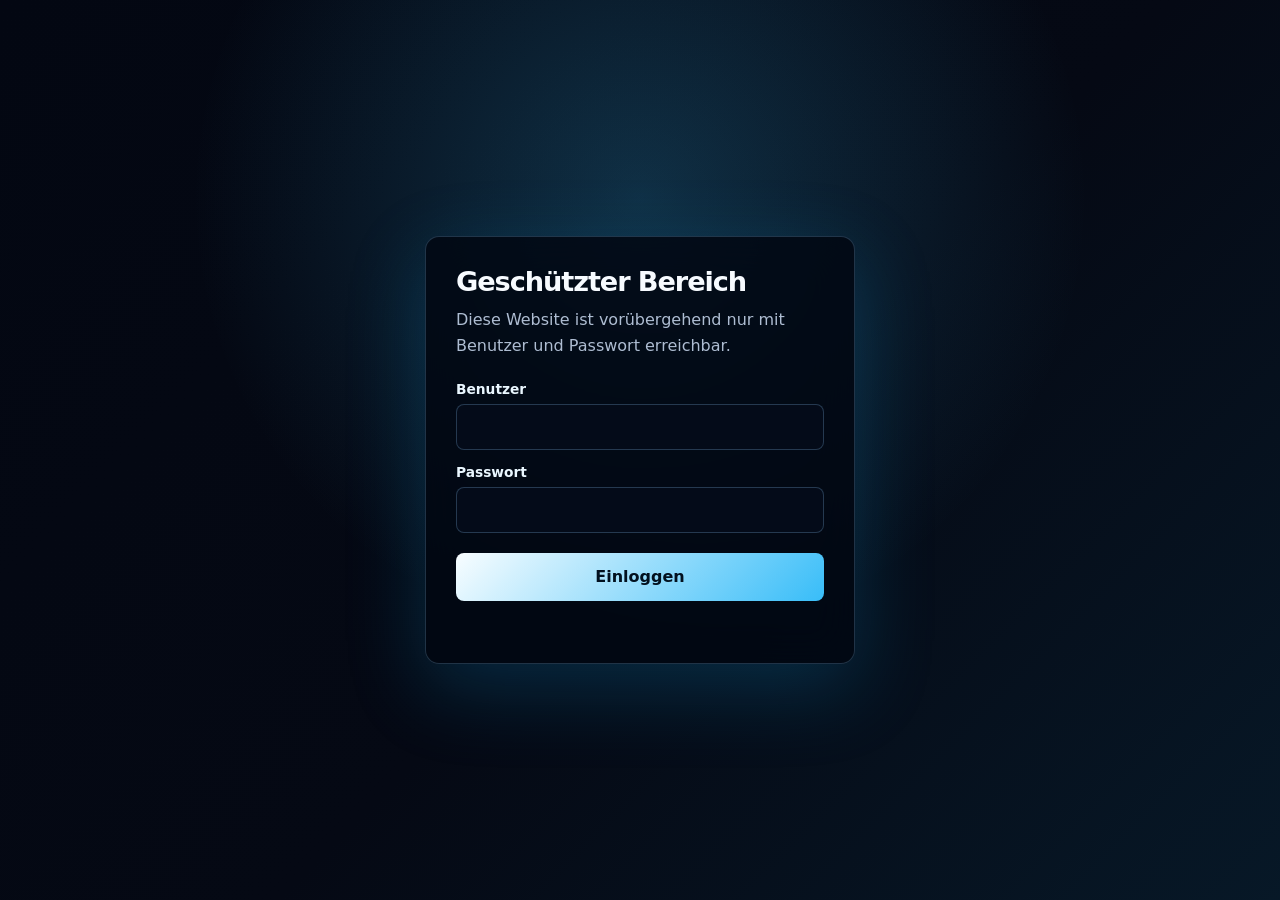
==== commit 81037850: "Add temporary password gate" ====
--- a/ablauf/index.html
+++ b/ablauf/index.html
@@ -1,11 +1,13 @@
-<!DOCTYPE html>
+﻿<!DOCTYPE html>
 <html lang="de">
 <head>
   <meta charset="UTF-8">
   <meta name="viewport" content="width=device-width, initial-scale=1.0">
+  <meta name="robots" content="noindex, nofollow">
   <meta name="description" content="Ablauf bei Steinmetz Webstudio: Website-Check, Plan, Umsetzung, Vorschau und Feinschliff.">
   <title>Ablauf | Steinmetz Webstudio</title>
   <link rel="stylesheet" href="../style.css">
+  <script src="../auth.js"></script>
 </head>
 <body>
   <header class="site-header">
@@ -38,7 +40,7 @@
         <article>
           <span>1</span>
           <h3>Website-Check</h3>
-          <p>Der aktuelle Stand wird geprüft und die größten Hebel werden sichtbar.</p>
+          <p>Der aktuelle Stand wird geprÃ¼ft und die grÃ¶ÃŸten Hebel werden sichtbar.</p>
         </article>
         <article>
           <span>2</span>
@@ -53,7 +55,7 @@
         <article>
           <span>4</span>
           <h3>Vorschau</h3>
-          <p>Sie sehen den Stand, geben Feedback und die Seite wird final geschärft.</p>
+          <p>Sie sehen den Stand, geben Feedback und die Seite wird final geschÃ¤rft.</p>
         </article>
       </div>
     </section>
--- a/style.css
+++ b/style.css
@@ -54,12 +54,13 @@
   position: sticky;
   top: 0;
   z-index: 10;
+  min-height: 118px;
   display: flex;
   align-items: center;
-  justify-content: space-between;
-  width: min(1280px, calc(100% - 40px));
+  justify-content: flex-start;
+  width: 100%;
   margin: 0 auto;
-  padding: 14px 0;
+  padding: 14px clamp(22px, 6vw, 96px);
   backdrop-filter: blur(20px);
 }
 
@@ -96,6 +97,9 @@
 }
 
 .nav {
+  position: absolute;
+  left: 50%;
+  transform: translateX(-50%);
   gap: 6px;
   max-width: 100%;
   padding: 7px;
@@ -1077,6 +1081,7 @@
     align-items: flex-start;
     gap: 18px;
     flex-direction: column;
+    min-height: auto;
   }
 
   .brand-logo {
@@ -1084,6 +1089,8 @@
   }
 
   .nav {
+    position: static;
+    transform: none;
     width: 100%;
     max-width: 100%;
     flex-wrap: wrap;
